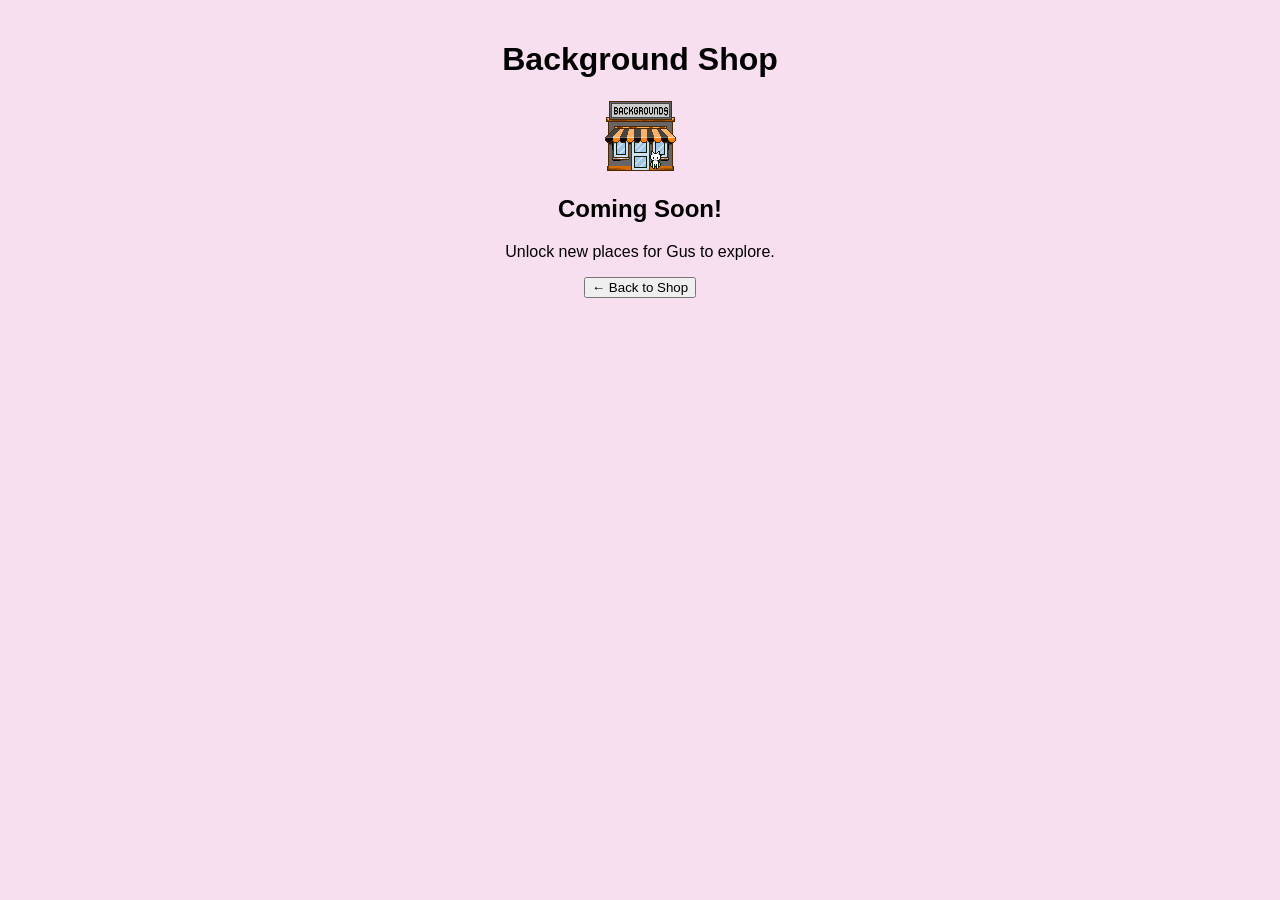
==== bgShop.html @ 4c1b8652 "Adding the three shops placeholder images" ====
<!DOCTYPE html>
<html lang="en">
<head>
    <meta charset="UTF-8">
    <meta name="viewport" content="width=device-width, initial-scale=1.0, maximum-scale=1.0, user-scalable=no">

    <link rel="stylesheet" href="style.css">

    <title>Background Shop</title>
</head>

<body>

<main class="game-wrapper">

    <h1>Background Shop</h1>

    <div class="shop-placeholder">

        <img src="assets/icon/bgShop.png" alt="Background Shop">

        <h2>Coming Soon!</h2>

        <p>
            Unlock new places for Gus to explore.
        </p>

    </div>

    <button class="back-button"
        onclick="window.location.href='shop.html'">
        ← Back to Shop
    </button>

</main>

</body>
</html>
---- style.css ----
body {
    touch-action: manipulation;
    -webkit-user-select: none;
    user-select: none;
    -webkit-touch-callout: none;
    
    margin: 0;
    background: #f7dff0;
    font-family: Arial, sans-serif;

    display: flex;
    justify-content: center;
    align-items: flex-start;

    min-height: 50vh;
}

.game-wrapper {
    touch-action: manipulation;
    text-align: center;
    padding: 20px 0 40px;
}

    .tamagotchi {
      position: relative;
      width: 350px;
      margin: auto;
    }

    .case {
      width: 100%;
      display: block;
      image-rendering: pixelated;
    }

.screen {
  position: absolute;
  left: 129px;
  top: 190px;
  width: 93px;
  height: 83px;
  overflow: hidden;
}

.scene {
    position: relative;
    width: 100%;
    height: 100%;
}

.background {
    position: absolute;
    inset: 0;
    width: 100%;
    height: 100%;
    object-fit: cover;
    image-rendering: pixelated;
}

.cat {
  position: absolute;
  width: 48px;
  left: 50%;
  bottom: 5px;
  transform: translateX(-50%);
  image-rendering: pixelated;
}

    .stats {
      margin-top: 20px;
      background: white;
      padding: 12px;
      border-radius: 12px;
      max-width: 325px;
    }

    .stat {
      margin: 8px 0;
    }

    .bar {
      height: 14px;
      background: #ddd;
      border-radius: 20px;
      overflow: hidden;
    }

    .fill {
      height: 100%;
      width: 70%;
      background: #ff8ac8;
    }

.device-buttons {
  position: absolute;
  inset: 0;
  pointer-events: none;
}

.device-btn {
  position: absolute;
  width: 34px;
  height: 34px;
  border: none;
  border-radius: 50%;
  background: transparent;
  cursor: pointer;
  pointer-events: auto;
}

.device-btn::after {
  content: "";
  position: absolute;
  inset: 0;
  border-radius: 50%;
  background: white;
  opacity: 0;
  mix-blend-mode: difference;
  transition: opacity 0.12s ease, transform 0.12s ease;
}

.device-btn:hover::after {
  opacity: 0.45;
}

.device-btn:active::after {
  opacity: 0.75;
  transform: scale(0.85);
}

.btn-left {
  left: 112px;
  bottom: 30px;
}

.btn-middle {
  left: 159px;
  bottom: 13px;
}

.btn-right {
  left: 204px;
  bottom: 30px;
}

.screen-menu {
  position: absolute;
  left: 0;
  bottom: 0;
  width: 100%;
  height: 18px;

  display: flex;
  justify-content: center;
  align-items: center;
  gap: 4px;

  background: rgba(255, 255, 255, 0.65);
  font-size: 8px;
  font-weight: bold;
  color: black;
}

.screen-menu img {
  width: 14px;
  height: 14px;
  image-rendering: pixelated;
}

    .coins {
      margin-top: 12px;
      font-weight: bold;
    }

    .shop-panel {
  margin-bottom: 20px;
}

.shop-item {
  margin: 16px 0;
  padding: 12px;
  border-radius: 12px;
  background: #f7dff0;
}

.shop-item img {
  max-width: 90px;
  image-rendering: pixelated;
}
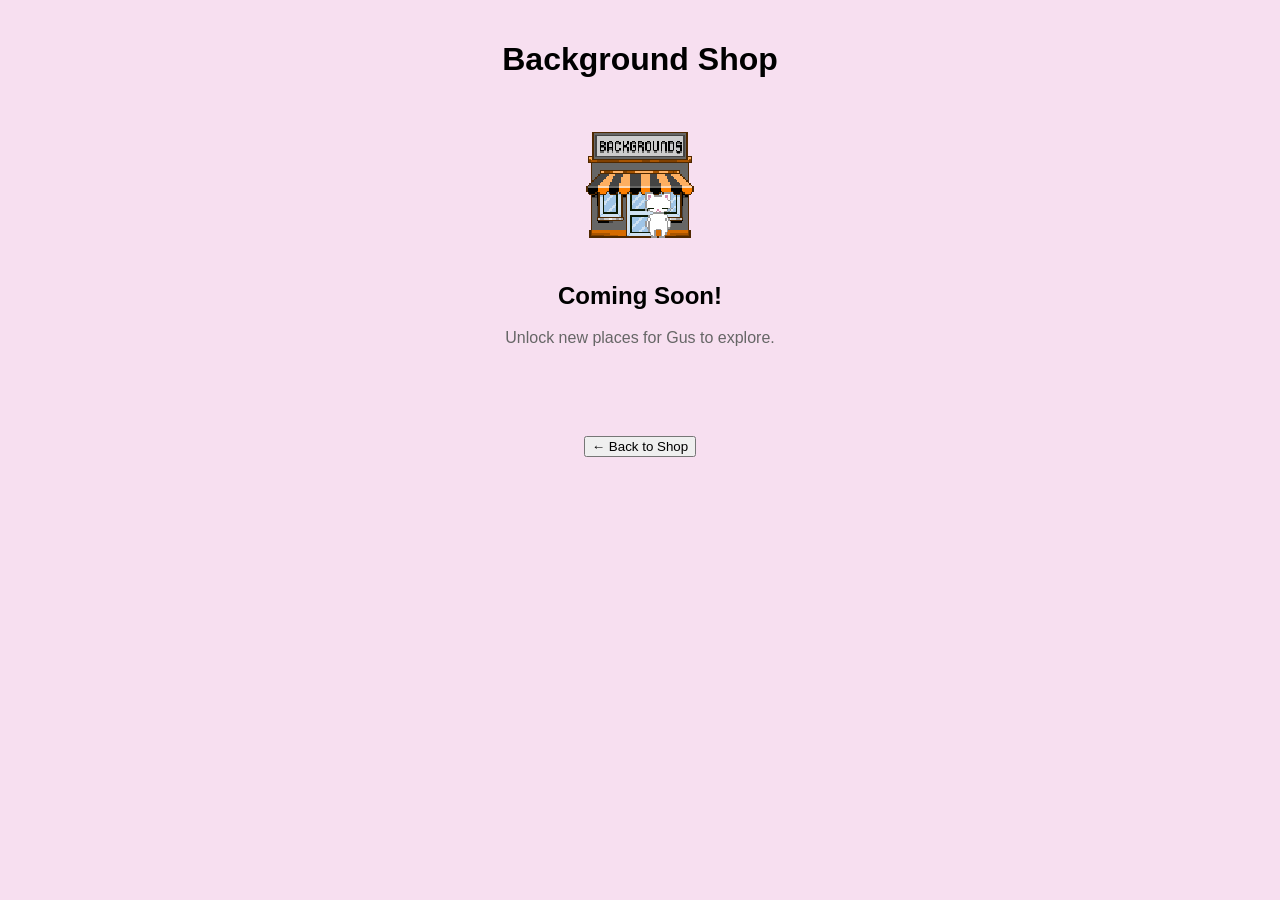
==== commit 7889b436: "Changing CSS for shop and adding gif" ====
--- a/bgShop.html
+++ b/bgShop.html
@@ -17,7 +17,7 @@
 
     <div class="shop-placeholder">
 
-        <img src="assets/icon/bgShop.png" alt="Background Shop">
+        <img src="assets/icon/bgs.gif" alt="Background Shop">
 
         <h2>Coming Soon!</h2>
 
--- a/style.css
+++ b/style.css
@@ -186,4 +186,94 @@
 .shop-item img {
   max-width: 90px;
   image-rendering: pixelated;
+}
+
+/*shop*/
+
+.shop-page {
+  width: 100%;
+}
+
+.shopping-street {
+  position: relative;
+  width: 360px;
+  max-width: 95vw;
+  margin: 20px auto;
+}
+
+.street-bg {
+  width: 100%;
+  display: block;
+  image-rendering: pixelated;
+}
+
+.street-shop {
+  position: absolute;
+  display: block;
+  transition: transform 0.15s ease, filter 0.15s ease;
+}
+
+.street-shop img {
+  width: 85px;
+  image-rendering: pixelated;
+  display: block;
+}
+
+.street-shop:hover {
+  transform: scale(1.08);
+  filter: brightness(1.12);
+}
+
+.street-shop:active {
+  transform: scale(0.92);
+  filter: brightness(0.85);
+}
+
+
+.cases-door {
+  left: 25px;
+  bottom: 35px;
+}
+
+.clothes-door {
+  left: 137px;
+  bottom: 35px;
+}
+
+.bg-door {
+  right: 25px;
+  bottom: 35px;
+}
+
+.back-button {
+  margin-top: 20px;
+}
+
+.shop-placeholder {
+    border-radius: 20px;
+    padding: 30px;
+    width: 320px;
+    max-width: 90vw;
+    margin: 20px auto;
+
+    text-align: center;
+}
+
+.shop-placeholder img {
+    width: 120px;
+    image-rendering: pixelated;
+    margin-bottom: 20px;
+}
+
+.shop-placeholder h2 {
+    margin-bottom: 10px;
+}
+
+.shop-placeholder p {
+    color: #666;
+    line-height: 1.5;
+}
+
+.back-button {
+    margin-top: 20px;
 }
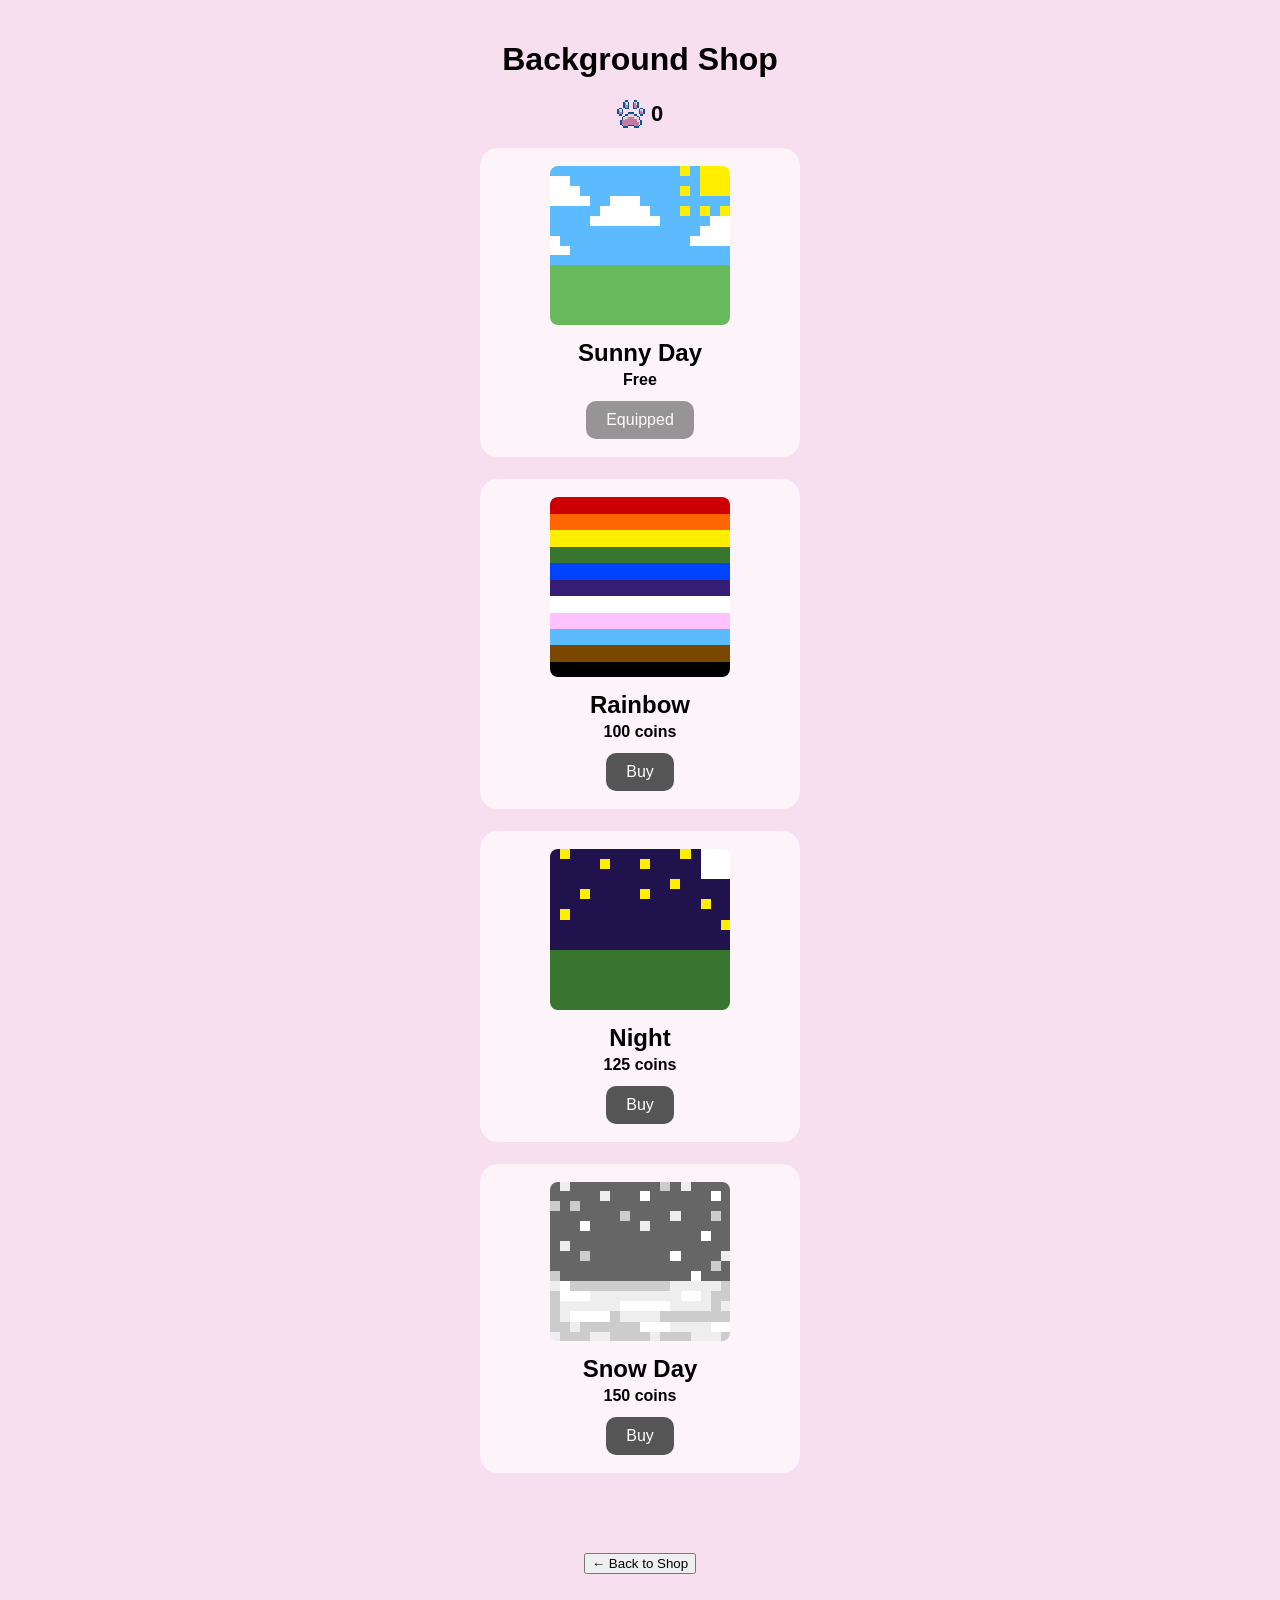
==== commit e107572a: "Bg Shop updated functionality" ====
--- a/bgShop.html
+++ b/bgShop.html
@@ -2,7 +2,12 @@
 <html lang="en">
 <head>
     <meta charset="UTF-8">
-    <meta name="viewport" content="width=device-width, initial-scale=1.0, maximum-scale=1.0, user-scalable=no">
+
+    <meta
+        name="viewport"
+        content="width=device-width, initial-scale=1.0,
+        maximum-scale=1.0, user-scalable=no"
+    >
 
     <link rel="stylesheet" href="style.css">
 
@@ -15,24 +20,99 @@
 
     <h1>Background Shop</h1>
 
-    <div class="shop-placeholder">
+    <div class="shop-coins">
+        <img src="assets/icon/coin.png" alt="Coin">
+        <span id="shopCoins">0</span>
+    </div>
 
-        <img src="assets/icon/bgs.gif" alt="Background Shop">
+    <div class="background-grid">
 
-        <h2>Coming Soon!</h2>
+        <div class="background-item">
+            <img
+                src="assets/background/sunny.png"
+                alt="Sunny background"
+            >
 
-        <p>
-            Unlock new places for Gus to explore.
-        </p>
+            <h2>Sunny Day</h2>
+            <p>Free</p>
+
+            <button
+                class="background-shop-action"
+                data-item="sunny"
+                data-price="0"
+            >
+                Equip
+            </button>
+        </div>
+
+        <div class="background-item">
+            <img
+                src="assets/background/gay.png"
+                alt="Rainbow background"
+            >
+
+            <h2>Rainbow</h2>
+            <p>100 coins</p>
+
+            <button
+                class="background-shop-action"
+                data-item="gay"
+                data-price="100"
+            >
+                Buy
+            </button>
+        </div>
+
+        <div class="background-item">
+            <img
+                src="assets/background/night.png"
+                alt="Night background"
+            >
+
+            <h2>Night</h2>
+            <p>125 coins</p>
+
+            <button
+                class="background-shop-action"
+                data-item="night"
+                data-price="125"
+            >
+                Buy
+            </button>
+        </div>
+
+        <div class="background-item">
+            <img
+                src="assets/background/snow.png"
+                alt="Snow background"
+            >
+
+            <h2>Snow Day</h2>
+            <p>150 coins</p>
+
+            <button
+                class="background-shop-action"
+                data-item="snow"
+                data-price="150"
+            >
+                Buy
+            </button>
+        </div>
 
     </div>
 
-    <button class="back-button"
-        onclick="window.location.href='shop.html'">
+    <p id="shopMessage" class="shop-message"></p>
+
+    <button
+        class="back-button"
+        onclick="window.location.href='shop.html'"
+    >
         ← Back to Shop
     </button>
 
 </main>
 
+<script src="bgShop.js"></script>
+
 </body>
 </html>
--- a/style.css
+++ b/style.css
@@ -59,7 +59,7 @@
 
 .cat {
   position: absolute;
-  width: 48px;
+  width: 80px;
   left: 50%;
   bottom: 5px;
   transform: translateX(-50%);
@@ -188,65 +188,55 @@
   image-rendering: pixelated;
 }
 
-/*shop*/
+/* shop */
 
 .shop-page {
-  width: 100%;
+    width: 100%;
 }
 
 .shopping-street {
-  position: relative;
-  width: 360px;
-  max-width: 95vw;
-  margin: 20px auto;
+    display: flex;
+    flex-direction: column;
+    align-items: center;
+    gap: 30px;
+
+    margin: 30px auto;
 }
 
 .street-bg {
-  width: 100%;
+    display: none;
+}
+
+.street-shop {
+    display: block;
+
+    transition:
+        transform .15s ease,
+        filter .15s ease;
+}
+
+.street-shop {
   display: block;
-  image-rendering: pixelated;
-}
-
-.street-shop {
-  position: absolute;
+  -webkit-tap-highlight-color: transparent;
+  touch-action: manipulation;
+}
+
+.street-shop img {
+  width: 220px;
+  height: auto;
   display: block;
-  transition: transform 0.15s ease, filter 0.15s ease;
-}
-
-.street-shop img {
-  width: 85px;
-  image-rendering: pixelated;
-  display: block;
-}
-
-.street-shop:hover {
-  transform: scale(1.08);
-  filter: brightness(1.12);
-}
-
-.street-shop:active {
-  transform: scale(0.92);
+  image-rendering: pixelated;
+  transition: transform 0.08s ease, filter 0.08s ease;
+}
+
+.street-shop:active img {
+  transform: scale(0.94);
   filter: brightness(0.85);
 }
 
-
-.cases-door {
-  left: 25px;
-  bottom: 35px;
-}
-
-.clothes-door {
-  left: 137px;
-  bottom: 35px;
-}
-
-.bg-door {
-  right: 25px;
-  bottom: 35px;
-}
-
-.back-button {
-  margin-top: 20px;
+.street-shop.is-pressed img {
+  transform: scale(0.94);
+  filter: brightness(0.85);
 }
 
 .shop-placeholder {
@@ -260,7 +250,7 @@
 }
 
 .shop-placeholder img {
-    width: 120px;
+    width: 330px;
     image-rendering: pixelated;
     margin-bottom: 20px;
 }
@@ -276,4 +266,319 @@
 
 .back-button {
     margin-top: 20px;
+}
+
+.clothes-grid {
+  display: grid;
+  grid-template-columns: 1fr;
+  gap: 22px;
+  width: 320px;
+  max-width: 90vw;
+  margin: 20px auto;
+}
+
+.clothes-item {
+  text-align: center;
+  padding: 18px;
+  border-radius: 18px;
+  background: rgba(255, 255, 255, 0.65);
+}
+
+.clothes-item img {
+  width: 120px;
+  height: auto;
+  image-rendering: pixelated;
+}
+
+.clothes-item h2 {
+  margin: 8px 0 4px;
+}
+
+.clothes-item p {
+  margin: 4px 0 12px;
+  font-weight: bold;
+}
+
+.clothes-item button {
+  padding: 10px 20px;
+  border: none;
+  border-radius: 10px;
+  background: #555;
+  color: white;
+  font-size: 16px;
+}
+
+/* mini games menu */
+
+.games-page {
+    width: 100%;
+    padding: 20px 0 40px;
+}
+
+.games-menu {
+    display: flex;
+    flex-direction: column;
+    align-items: center;
+    gap: 22px;
+
+    width: 340px;
+    max-width: 90vw;
+    margin: 25px auto;
+}
+
+.game-card {
+    box-sizing: border-box;
+    width: 100%;
+    padding: 20px;
+
+    background: rgba(255, 255, 255, 0.75);
+    border-radius: 20px;
+
+    color: black;
+    text-decoration: none;
+    text-align: center;
+
+    touch-action: manipulation;
+    -webkit-tap-highlight-color: transparent;
+
+    transition:
+        transform 0.08s ease,
+        filter 0.08s ease;
+}
+
+.game-card img {
+    width: 90px;
+    height: 90px;
+    object-fit: contain;
+
+    image-rendering: pixelated;
+    -webkit-user-drag: none;
+}
+
+.game-card h2 {
+    margin: 10px 0 6px;
+}
+
+.game-card p {
+    margin: 0;
+}
+
+.game-card:active {
+    transform: scale(0.96);
+    filter: brightness(0.85);
+}
+
+/* mouse chase game */
+
+.mini-game-page {
+    padding: 20px 0 40px;
+}
+
+.game-info {
+    margin: 15px 0;
+    font-size: 20px;
+    font-weight: bold;
+}
+
+.mini-game-area {
+    position: relative;
+
+    width: 330px;
+    max-width: 90vw;
+    height: 420px;
+
+    margin: 20px auto;
+
+    background: rgba(255, 255, 255, 0.65);
+    border: 4px solid #555;
+    border-radius: 18px;
+
+    overflow: hidden;
+    touch-action: manipulation;
+}
+
+.mouse-target {
+    position: absolute;
+
+    width: 65px;
+    height: 65px;
+
+    padding: 0;
+    border: none;
+    background: transparent;
+
+    touch-action: manipulation;
+    -webkit-tap-highlight-color: transparent;
+}
+
+.mouse-target img {
+    width: 100%;
+    height: 100%;
+    object-fit: contain;
+    image-rendering: pixelated;
+}
+
+/* fishy catching game */
+
+.fish-game-area {
+  position: relative;
+  width: 330px;
+  max-width: 90vw;
+  height: 420px;
+  margin: 20px auto;
+
+  background: rgba(255, 255, 255, 0.65);
+  border: 4px solid #555;
+  border-radius: 18px;
+
+  overflow: hidden;
+  touch-action: none;
+}
+
+.catcher-cat {
+  position: absolute;
+  left: 50%;
+  bottom: 0;
+
+  width: 95px;
+  height: auto;
+
+  transform: translateX(-50%);
+  image-rendering: pixelated;
+  pointer-events: none;
+}
+
+.falling-item {
+  position: absolute;
+  top: -45px;
+
+  width: 38px;
+  height: 38px;
+
+  object-fit: contain;
+  image-rendering: pixelated;
+  pointer-events: none;
+}
+
+.fish-controls {
+  display: grid;
+  grid-template-columns: 1fr 1fr;
+  gap: 16px;
+
+  width: 330px;
+  max-width: 90vw;
+  margin: 15px auto;
+}
+
+.fish-controls button {
+  min-height: 60px;
+  font-size: 28px;
+
+  border: none;
+  border-radius: 14px;
+
+  background: #555;
+  color: white;
+
+  touch-action: manipulation;
+  -webkit-tap-highlight-color: transparent;
+}
+
+.fish-controls button:active {
+  transform: scale(0.95);
+  filter: brightness(0.8);
+}
+
+.shop-coins {
+    display: flex;
+    justify-content: center;
+    align-items: center;
+    gap: 6px;
+
+    margin: 12px 0 20px;
+    font-size: 22px;
+    font-weight: bold;
+}
+
+.shop-coins img {
+    width: 28px;
+    image-rendering: pixelated;
+}
+
+.shop-message {
+    min-height: 24px;
+    margin: 16px 0;
+    font-weight: bold;
+}
+
+.shop-action:disabled {
+    opacity: 0.6;
+    cursor: default;
+}
+
+/* =========================
+   BACKGROUND SHOP
+========================= */
+
+.background-grid {
+    display: grid;
+    grid-template-columns: 1fr;
+    gap: 22px;
+
+    width: 320px;
+    max-width: 90vw;
+
+    margin: 20px auto;
+}
+
+.background-item {
+    padding: 18px;
+
+    background:
+        rgba(255, 255, 255, 0.65);
+
+    border-radius: 18px;
+
+    text-align: center;
+}
+
+.background-item img {
+    width: 180px;
+    max-width: 100%;
+    height: auto;
+
+    image-rendering: pixelated;
+
+    border-radius: 8px;
+}
+
+.background-item h2 {
+    margin: 10px 0 4px;
+}
+
+.background-item p {
+    margin: 4px 0 12px;
+    font-weight: bold;
+}
+
+.background-shop-action {
+    padding: 10px 20px;
+
+    border: none;
+    border-radius: 10px;
+
+    background: #555;
+    color: white;
+
+    font-size: 16px;
+
+    touch-action: manipulation;
+}
+
+.background-shop-action:active {
+    transform: scale(0.95);
+}
+
+.background-shop-action:disabled {
+    opacity: 0.6;
 }
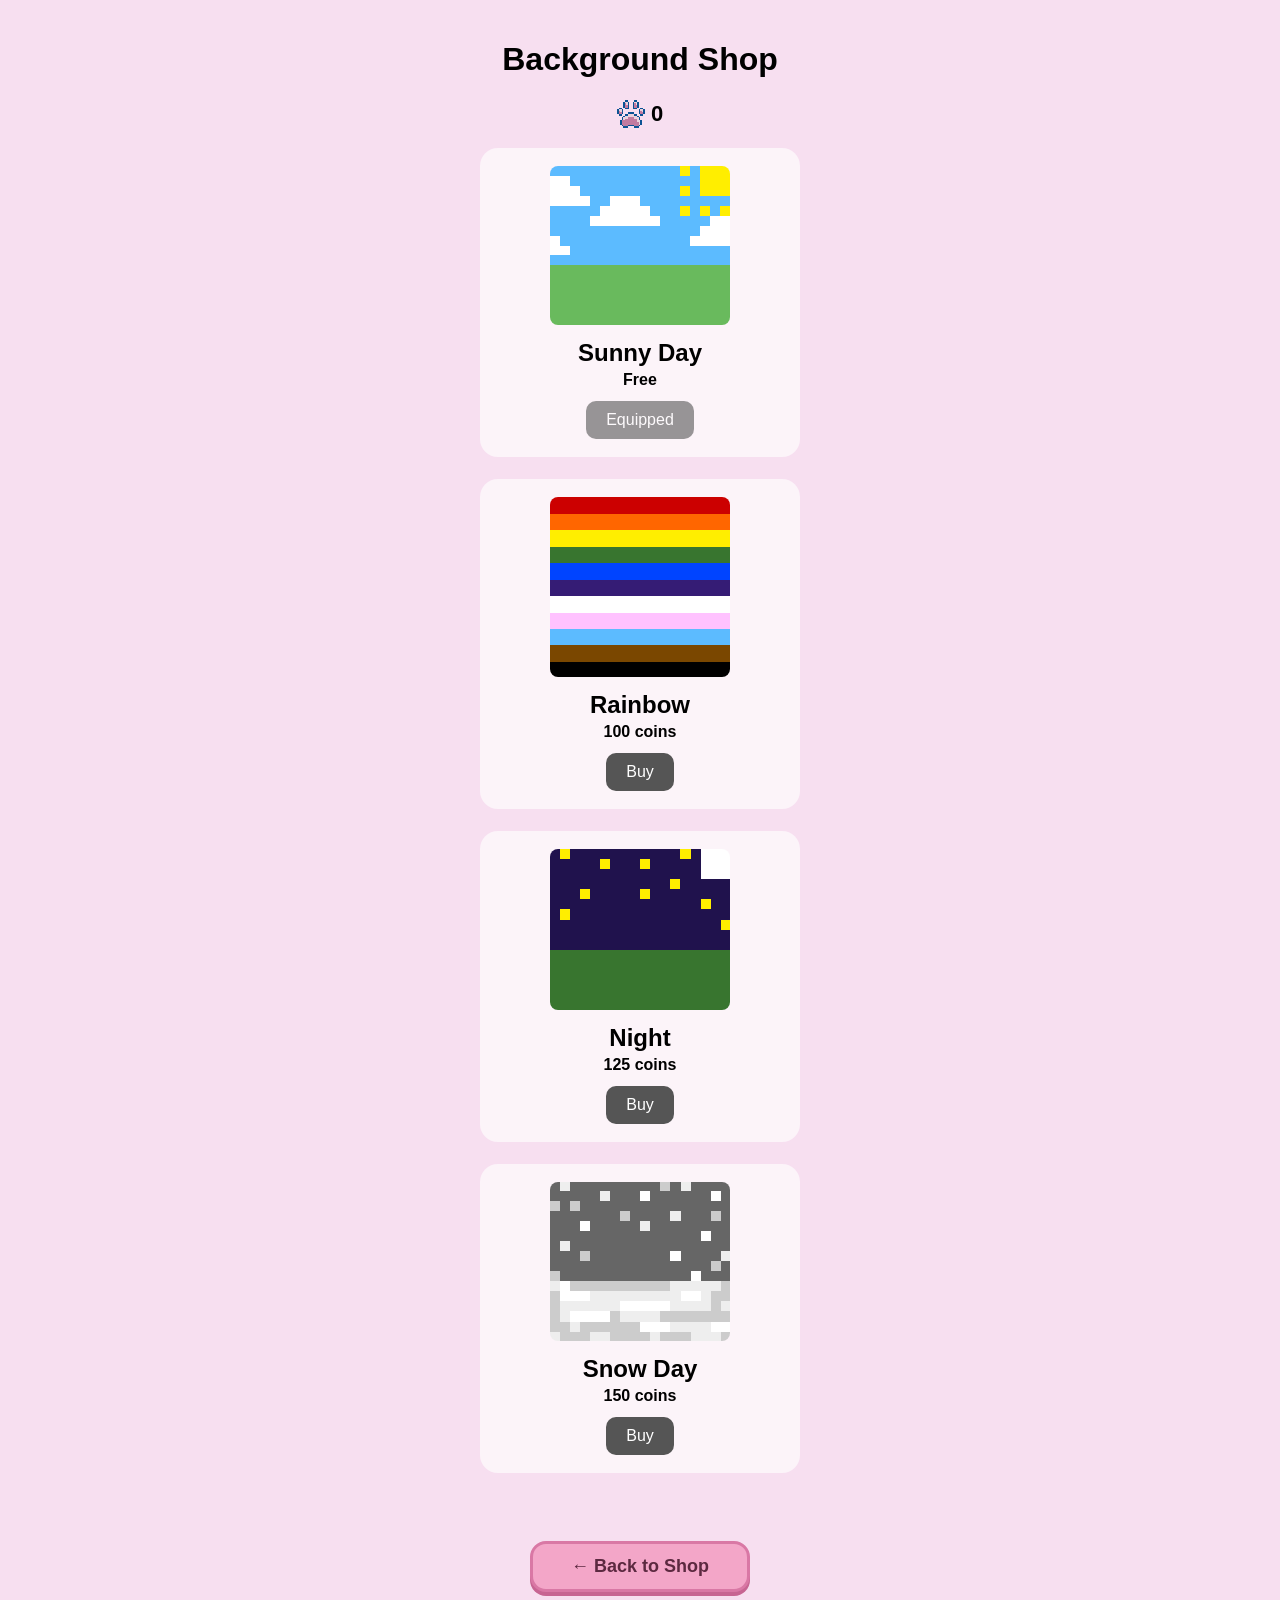
==== commit ba509c45: "Add background music" ====
--- a/bgShop.html
+++ b/bgShop.html
@@ -113,6 +113,7 @@
 </main>
 
 <script src="bgShop.js"></script>
+<script src="music.js"></script>
 
 </body>
 </html>
--- a/style.css
+++ b/style.css
@@ -265,7 +265,41 @@
 }
 
 .back-button {
-    margin-top: 20px;
+    display: block;
+
+    width: 220px;
+    max-width: 80vw;
+
+    margin: 24px auto 30px;
+    padding: 12px 18px;
+
+    /* Cute pink */
+    background: #f3a6c8;
+    color: #5c2940;
+
+    border: 3px solid #d978a5;
+    border-radius: 16px;
+
+    font-size: 18px;
+    font-weight: bold;
+    font-family: Arial, sans-serif;
+
+    cursor: pointer;
+
+    /* Slightly chunky game-button look */
+    box-shadow: 0 4px 0 #c76592;
+
+    touch-action: manipulation;
+    -webkit-tap-highlight-color: transparent;
+
+    transition:
+        transform 0.08s ease,
+        box-shadow 0.08s ease;
+}
+
+.back-button:active {
+    transform: translateY(3px);
+    box-shadow: 0 1px 0 #c76592;
 }
 
 .clothes-grid {
@@ -460,35 +494,6 @@
   pointer-events: none;
 }
 
-.fish-controls {
-  display: grid;
-  grid-template-columns: 1fr 1fr;
-  gap: 16px;
-
-  width: 330px;
-  max-width: 90vw;
-  margin: 15px auto;
-}
-
-.fish-controls button {
-  min-height: 60px;
-  font-size: 28px;
-
-  border: none;
-  border-radius: 14px;
-
-  background: #555;
-  color: white;
-
-  touch-action: manipulation;
-  -webkit-tap-highlight-color: transparent;
-}
-
-.fish-controls button:active {
-  transform: scale(0.95);
-  filter: brightness(0.8);
-}
-
 .shop-coins {
     display: flex;
     justify-content: center;
@@ -581,4 +586,160 @@
 
 .background-shop-action:disabled {
     opacity: 0.6;
+}
+
+/* =========================
+   CASE SHOP
+========================= */
+
+.case-grid {
+    display: grid;
+    grid-template-columns: 1fr;
+    gap: 22px;
+
+    width: 320px;
+    max-width: 90vw;
+
+    margin: 20px auto;
+}
+
+.case-item {
+    padding: 18px;
+
+    background:
+        rgba(255, 255, 255, 0.65);
+
+    border-radius: 18px;
+    text-align: center;
+}
+
+.case-item img {
+    width: 170px;
+    max-width: 100%;
+    height: auto;
+
+    display: block;
+    margin: 0 auto;
+
+    image-rendering: pixelated;
+}
+
+.case-item h2 {
+    margin: 10px 0 4px;
+}
+
+.case-item p {
+    margin: 4px 0 12px;
+    font-weight: bold;
+}
+
+.case-shop-action {
+    padding: 10px 20px;
+
+    border: none;
+    border-radius: 10px;
+
+    background: #555;
+    color: white;
+
+    font-size: 16px;
+
+    touch-action: manipulation;
+    -webkit-tap-highlight-color: transparent;
+}
+
+.case-shop-action:active {
+    transform: scale(0.95);
+}
+
+.case-shop-action:disabled {
+    opacity: 0.6;
+}
+
+.game-message {
+    min-height: 24px;
+    margin: 10px auto;
+    font-weight: bold;
+    text-align: center;
+    opacity: 0;
+    transition: opacity 0.2s ease;
+}
+
+.game-message.show {
+    opacity: 1;
+}
+
+/* =========================
+   GUS MATCH GAME
+   ========================= */
+
+.match-info {
+    width: 300px;
+    max-width: 90vw;
+    margin: 10px auto 15px;
+
+    display: flex;
+    justify-content: space-between;
+    align-items: center;
+
+    font-weight: bold;
+}
+
+.match-grid {
+    width: 300px;
+    max-width: 90vw;
+    margin: auto;
+
+    display: grid;
+    grid-template-columns: repeat(3, 1fr);
+    gap: 8px;
+}
+
+.match-card {
+    aspect-ratio: 1 / 1;
+
+    border: none;
+    border-radius: 12px;
+
+    background: #e8b5d2;
+
+    padding: 6px;
+
+    cursor: pointer;
+
+    touch-action: manipulation;
+}
+
+.match-card img {
+    width: 100%;
+    height: 100%;
+
+    object-fit: contain;
+
+    image-rendering: pixelated;
+
+    visibility: hidden;
+}
+
+.match-card.flipped img,
+.match-card.matched img {
+    visibility: visible;
+}
+
+.match-card.flipped {
+    background: white;
+}
+
+.match-card.matched {
+    background: #fff3a8;
+}
+
+.match-card:active {
+    transform: scale(0.94);
+}
+
+.match-message {
+    min-height: 25px;
+    margin-top: 15px;
+    font-weight: bold;
 }
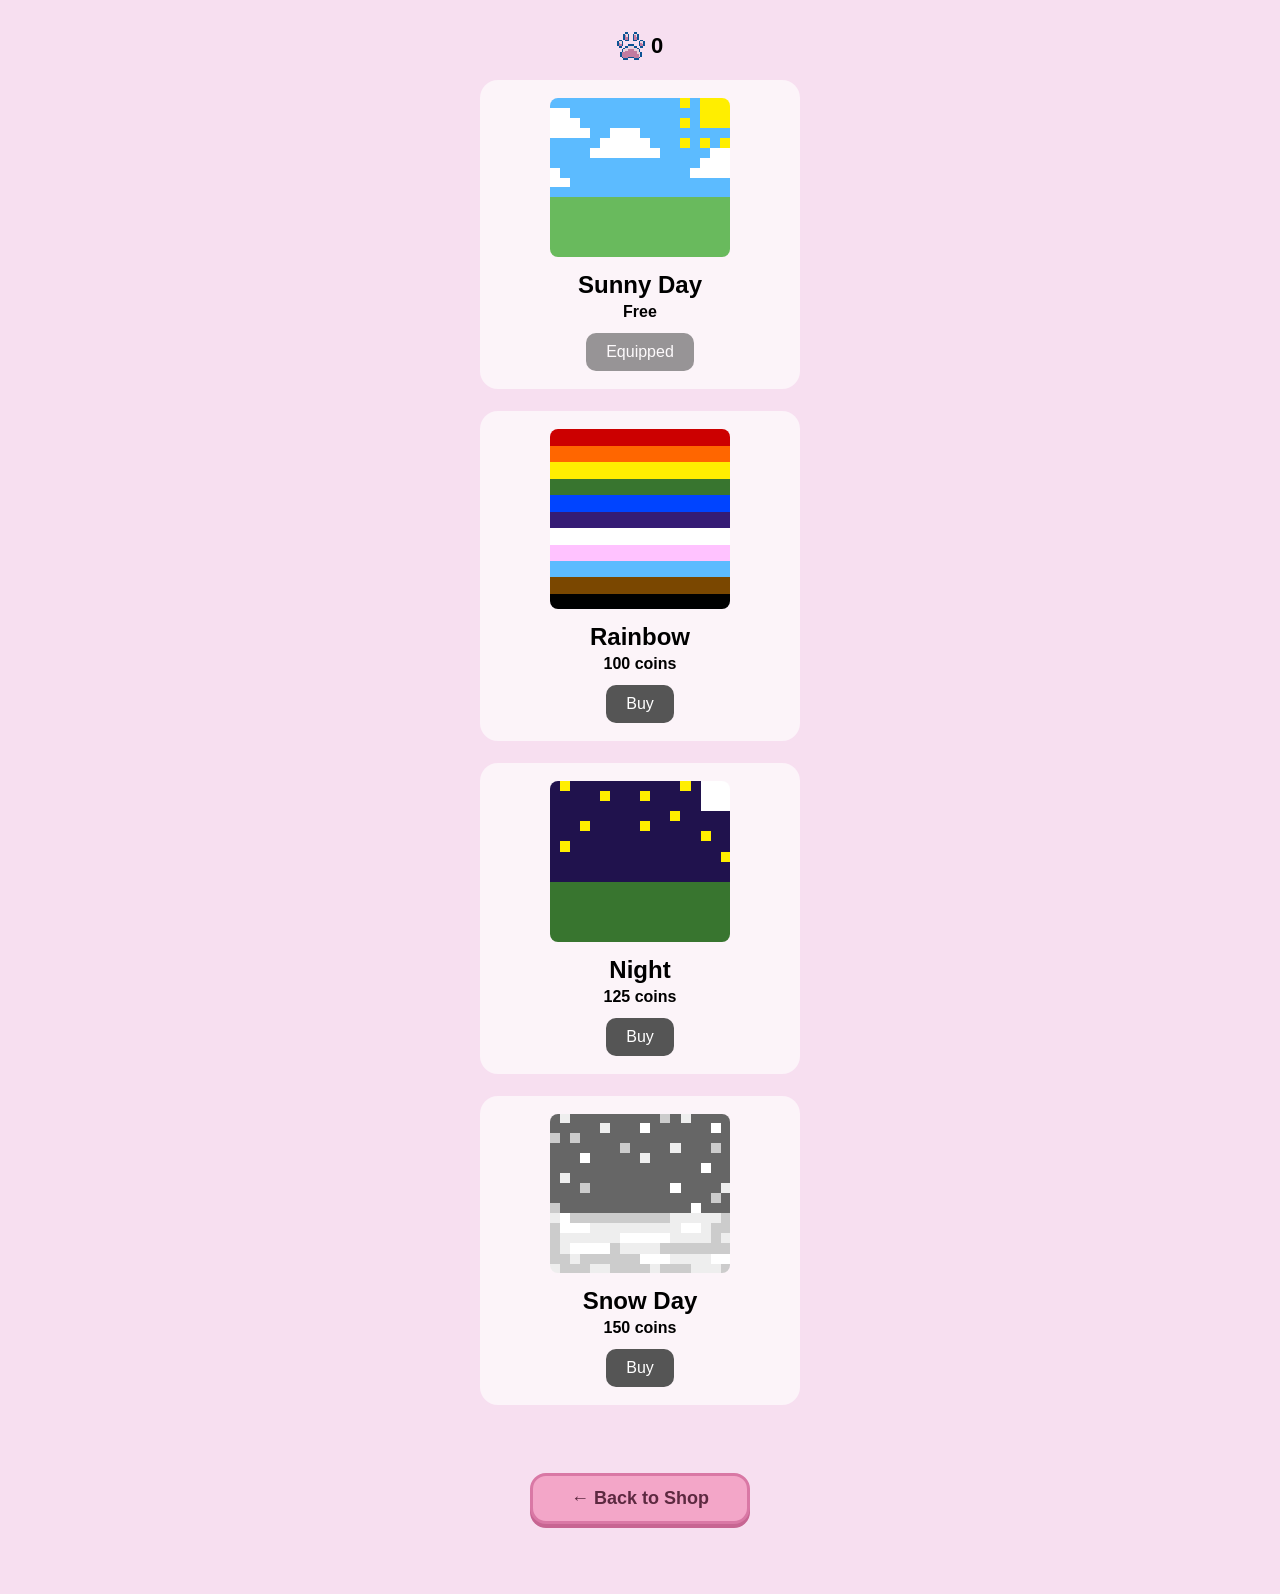
==== commit fc8f565e: "Ger rid on all  header" ====
--- a/bgShop.html
+++ b/bgShop.html
@@ -17,8 +17,6 @@
 <body>
 
 <main class="game-wrapper">
-
-    <h1>Background Shop</h1>
 
     <div class="shop-coins">
         <img src="assets/icon/coin.png" alt="Coin">
